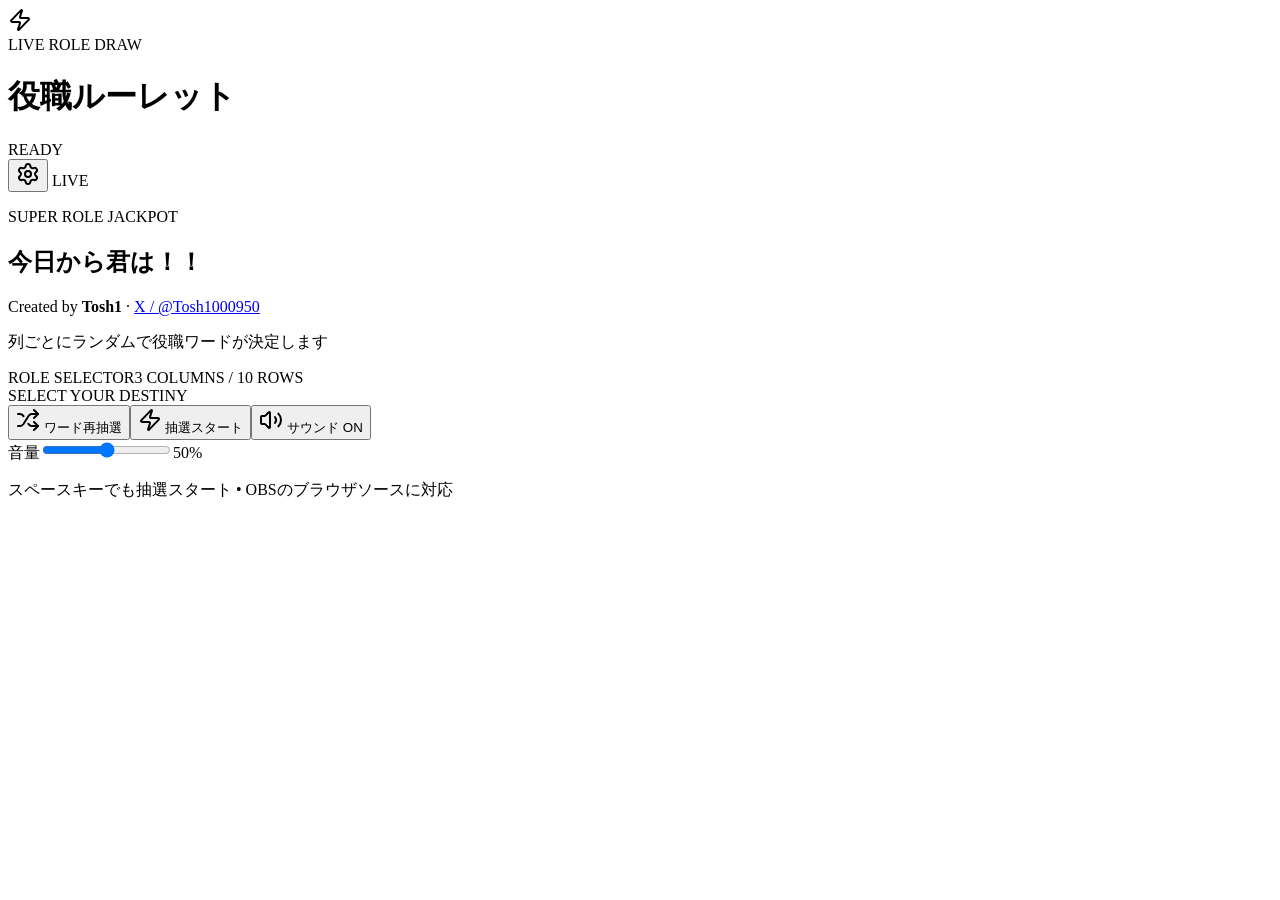
==== mirror-test-y/index.html @ 6e64d950 "TEMP mirror test for yakusyoku-gacha migration feasibility" ====
<!DOCTYPE html><html lang="ja"><head><!-- Google tag (gtag.js) -->
<script async src="https://www.googletagmanager.com/gtag/js?id=G-ZY9E6YLPBM"></script>
<script>
window.dataLayer = window.dataLayer || [];
function gtag(){ dataLayer.push(arguments); }
gtag('js', new Date());
gtag('config', 'G-ZY9E6YLPBM');
</script>
<meta charSet="utf-8"/><meta name="viewport" content="width=device-width, initial-scale=1"/><link rel="stylesheet" href="./_next/static/immutable/chunks/1rewmrugljn-g.css" data-precedence="next"/><link rel="preload" as="script" fetchPriority="low" href="./_next/static/immutable/chunks/0t6g526immh_b.js"/><script src="./_next/static/immutable/chunks/2kwe20sqkpbfu.js" async=""></script><script src="./_next/static/immutable/chunks/1vz51i2kla084.js" async=""></script><script src="./_next/static/immutable/chunks/turbopack-1cvbnb3nlabgn.js" async=""></script><script src="./_next/static/immutable/chunks/1arx6clq0msw6.js" async=""></script><script src="./_next/static/immutable/chunks/18p25eu480xw-.js" async=""></script><meta name="theme-color" content="white" media="(prefers-color-scheme: light)"/><meta name="theme-color" content="black" media="(prefers-color-scheme: dark)"/><meta name="color-scheme" content="light dark"/><title>役職ルーレット | Super Role Jackpot</title><meta name="description" content="配信で使える、パチスロ風のグリッド型役職ルーレット。"/><meta name="generator" content="v0.app"/><link rel="icon" href="/icon-light-32x32.png" media="(prefers-color-scheme: light)"/><link rel="icon" href="/icon-dark-32x32.png" media="(prefers-color-scheme: dark)"/><link rel="icon" href="/icon.svg" type="image/svg+xml"/><link rel="apple-touch-icon" href="/apple-icon.png"/><script src="./_next/static/immutable/chunks/0c0hxoamwjsbw.js" noModule=""></script></head><body class="antialiased"><div hidden=""><!--$--><!--/$--></div><main class="roulette-app roulette-app--rows-10 roulette-app--standard"><div class="scanlines" aria-hidden="true"></div><header class="topbar"><div class="brand-lockup"><div class="brand-mark"><svg xmlns="http://www.w3.org/2000/svg" width="24" height="24" viewBox="0 0 24 24" fill="none" stroke="currentColor" stroke-width="2" stroke-linecap="round" stroke-linejoin="round" class="lucide lucide-zap" aria-hidden="true"><path d="M4 14a1 1 0 0 1-.78-1.63l9.9-10.2a.5.5 0 0 1 .86.46l-1.92 6.02A1 1 0 0 0 13 10h7a1 1 0 0 1 .78 1.63l-9.9 10.2a.5.5 0 0 1-.86-.46l1.92-6.02A1 1 0 0 0 11 14z"></path></svg></div><div><span class="eyebrow">LIVE ROLE DRAW</span><h1>役職<span>ルーレット</span></h1></div></div><div class="jackpot-lamp " aria-live="polite"><span class="lamp-dot"></span> <span>READY</span></div><div class="header-actions"><button class="icon-button" aria-label="設定を開く"><svg xmlns="http://www.w3.org/2000/svg" width="24" height="24" viewBox="0 0 24 24" fill="none" stroke="currentColor" stroke-width="2" stroke-linecap="round" stroke-linejoin="round" class="lucide lucide-settings" aria-hidden="true"><path d="M9.671 4.136a2.34 2.34 0 0 1 4.659 0 2.34 2.34 0 0 0 3.319 1.915 2.34 2.34 0 0 1 2.33 4.033 2.34 2.34 0 0 0 0 3.831 2.34 2.34 0 0 1-2.33 4.033 2.34 2.34 0 0 0-3.319 1.915 2.34 2.34 0 0 1-4.659 0 2.34 2.34 0 0 0-3.32-1.915 2.34 2.34 0 0 1-2.33-4.033 2.34 2.34 0 0 0 0-3.831A2.34 2.34 0 0 1 6.35 6.051a2.34 2.34 0 0 0 3.319-1.915"></path><circle cx="12" cy="12" r="3"></circle></svg></button><span class="live-badge"><i></i> LIVE</span></div></header><section class="hero-copy"><p class="kicker">SUPER ROLE JACKPOT</p><div class="hero-title-row"><h2>今日から<span>君は！！</span></h2><p class="creator-credit">Created by <strong>Tosh1</strong><span aria-hidden="true"> · </span><a href="https://x.com/Tosh1000950" target="_blank" rel="noreferrer">X / @Tosh1000950</a></p></div><p class="subcopy">列ごとにランダムで役職ワードが決定します</p></section><section class="machine " aria-label="役職ルーレット"><div class="machine-top"><span class="machine-label">ROLE SELECTOR</span><span class="machine-count">3<!-- --> COLUMNS / <!-- -->10<!-- --> ROWS</span></div><div class="grid-wrap" aria-busy="true" style="grid-template-columns:repeat(3, minmax(0, 1fr))"></div><div class="machine-bottom"><span class="bar-light"></span><span>SELECT YOUR DESTINY</span><span class="bar-light"></span></div></section><section class="controls" aria-label="ルーレット操作"><div class="control-buttons"><button class="secondary-button"><svg xmlns="http://www.w3.org/2000/svg" width="24" height="24" viewBox="0 0 24 24" fill="none" stroke="currentColor" stroke-width="2" stroke-linecap="round" stroke-linejoin="round" class="lucide lucide-shuffle" aria-hidden="true"><path d="m18 14 4 4-4 4"></path><path d="m18 2 4 4-4 4"></path><path d="M2 18h1.973a4 4 0 0 0 3.3-1.7l5.454-8.6a4 4 0 0 1 3.3-1.7H22"></path><path d="M2 6h1.972a4 4 0 0 1 3.6 2.2"></path><path d="M22 18h-6.041a4 4 0 0 1-3.3-1.8l-.359-.45"></path></svg> ワード再抽選</button><button class="spin-button "><svg xmlns="http://www.w3.org/2000/svg" width="24" height="24" viewBox="0 0 24 24" fill="none" stroke="currentColor" stroke-width="2" stroke-linecap="round" stroke-linejoin="round" class="lucide lucide-zap" aria-hidden="true"><path d="M4 14a1 1 0 0 1-.78-1.63l9.9-10.2a.5.5 0 0 1 .86.46l-1.92 6.02A1 1 0 0 0 13 10h7a1 1 0 0 1 .78 1.63l-9.9 10.2a.5.5 0 0 1-.86-.46l1.92-6.02A1 1 0 0 0 11 14z"></path></svg> <!-- -->抽選スタート<span class="spin-button-ring" aria-hidden="true"></span></button><button class="secondary-button sound-button " aria-pressed="true"><svg xmlns="http://www.w3.org/2000/svg" width="24" height="24" viewBox="0 0 24 24" fill="none" stroke="currentColor" stroke-width="2" stroke-linecap="round" stroke-linejoin="round" class="lucide lucide-volume2 lucide-volume-2" aria-hidden="true"><path d="M11 4.702a.705.705 0 0 0-1.203-.498L6.413 7.587A1.4 1.4 0 0 1 5.416 8H3a1 1 0 0 0-1 1v6a1 1 0 0 0 1 1h2.416a1.4 1.4 0 0 1 .997.413l3.383 3.384A.705.705 0 0 0 11 19.298z"></path><path d="M16 9a5 5 0 0 1 0 6"></path><path d="M19.364 18.364a9 9 0 0 0 0-12.728"></path></svg> サウンド <!-- -->ON</button></div><label class="volume-control"><span>音量</span><input type="range" min="0" max="1" step="0.05" aria-label="音量" value="0.5"/><output>50<!-- -->%</output></label></section><p class="tip">スペースキーでも抽選スタート <span>•</span> OBSのブラウザソースに対応</p></main><!--$--><!--/$--><!--$!--><template data-dgst=""></template><!--/$--><script id="_R_">(globalThis["TURBOPACK"] || (globalThis["TURBOPACK"] = [])).push({"otherChunks":["static/immutable/chunks/0t6g526immh_b.js","static/immutable/chunks/2kwe20sqkpbfu.js","static/immutable/chunks/1vz51i2kla084.js"],"runtimeModuleIds":[69245]});</script><script src="./_next/static/immutable/chunks/0t6g526immh_b.js" async=""></script><script>(self.__next_f=self.__next_f||[]).push([0])</script><script>self.__next_f.push([1,"1:\"$Sreact.fragment\"\n2:\"/_next/static/immutable/chunks/1arx6clq0msw6.js\"\n3:I[76210,[\"$2\"],\"default\"]\n4:I[90604,[\"$2\"],\"default\"]\n5:I[34523,[\"$2\"],\"Analytics\"]\n7:I[63485,[\"$2\"],\"ClientPageRoot\"]\n8:\"/_next/static/immutable/chunks/18p25eu480xw-.js\"\n9:I[31713,[\"$2\",\"$8\"],\"default\"]\nc:I[63334,[\"$2\"],\"OutletBoundary\"]\nd:\"$Sreact.suspense\"\nf:\"ViewportBoundary\"\n10:I[63334,[\"$2\"],\"$f\"]\n12:\"MetadataBoundary\"\n13:I[63334,[\"$2\"],\"$12\"]\n15:I[48189,[\"$2\"],\"default\",1]\n:HL[\"/_next/static/immutable/chunks/1rewmrugljn-g.css\",\"style\"]\n6:[[\"children\",{\"s\":\"__PAGE__\",\"h\":512,\"d\":{\"r\":[\"$\",\"$1\",\"c\",{\"children\":[[\"$\",\"$L7\",null,{\"Component\":\"$9\",\"serverProvidedParams\":{\"searchParams\":{},\"params\":{},\"promises\":[\"$@a\",\"$@b\"]}}],[[\"$\",\"script\",\"script-0\",{\"src\":\"/_next/static/immutable/chunks/18p25eu480xw-.js\",\"async\":true,\"nonce\":\"$undefined\"}]],[\"$\",\"$Lc\",null,{\"children\":[\"$\",\"$d\",null,{\"name\":\"Next.MetadataOutlet\",\"children\":\"$@e\"}]}]]}],\"p\":false,\"v\":null}}]]\n"])</script><script>self.__next_f.push([1,"0:{\"P\":null,\"c\":[\"\",\"\"],\"q\":\"\",\"i\":false,\"t\":{\"t\":{\"s\":\"\",\"h\":528,\"d\":{\"r\":[\"$\",\"$1\",\"c\",{\"children\":[[[\"$\",\"link\",\"0\",{\"rel\":\"stylesheet\",\"href\":\"/_next/static/immutable/chunks/1rewmrugljn-g.css\",\"precedence\":\"next\",\"crossOrigin\":\"$undefined\",\"nonce\":\"$undefined\"}],[\"$\",\"script\",\"script-0\",{\"src\":\"/_next/static/immutable/chunks/1arx6clq0msw6.js\",\"async\":true,\"nonce\":\"$undefined\"}]],[\"$\",\"html\",null,{\"lang\":\"ja\",\"children\":[\"$\",\"body\",null,{\"className\":\"antialiased\",\"children\":[[\"$\",\"$L3\",null,{\"parallelRouterKey\":\"children\",\"error\":\"$undefined\",\"errorStyles\":\"$undefined\",\"errorScripts\":\"$undefined\",\"template\":[\"$\",\"$L4\",null,{}],\"templateStyles\":\"$undefined\",\"templateScripts\":\"$undefined\",\"notFound\":[[[\"$\",\"title\",null,{\"children\":\"404: This page could not be found.\"}],[\"$\",\"div\",null,{\"style\":{\"fontFamily\":\"system-ui,\\\"Segoe UI\\\",Roboto,Helvetica,Arial,sans-serif,\\\"Apple Color Emoji\\\",\\\"Segoe UI Emoji\\\"\",\"height\":\"100vh\",\"textAlign\":\"center\",\"display\":\"flex\",\"flexDirection\":\"column\",\"alignItems\":\"center\",\"justifyContent\":\"center\"},\"children\":[\"$\",\"div\",null,{\"children\":[[\"$\",\"style\",null,{\"dangerouslySetInnerHTML\":{\"__html\":\"body{color:#000;background:#fff;margin:0}.next-error-h1{border-right:1px solid rgba(0,0,0,.3)}@media (prefers-color-scheme:dark){body{color:#fff;background:#000}.next-error-h1{border-right:1px solid rgba(255,255,255,.3)}}\"}}],[\"$\",\"h1\",null,{\"className\":\"next-error-h1\",\"style\":{\"display\":\"inline-block\",\"margin\":\"0 20px 0 0\",\"padding\":\"0 23px 0 0\",\"fontSize\":24,\"fontWeight\":500,\"verticalAlign\":\"top\",\"lineHeight\":\"49px\"},\"children\":404}],[\"$\",\"div\",null,{\"style\":{\"display\":\"inline-block\"},\"children\":[\"$\",\"h2\",null,{\"style\":{\"fontSize\":14,\"fontWeight\":400,\"lineHeight\":\"49px\",\"margin\":0},\"children\":\"This page could not be found.\"}]}]]}]}]],[]],\"forbidden\":\"$undefined\",\"unauthorized\":\"$undefined\"}],[\"$\",\"$L5\",null,{}]]}]}]]}],\"p\":false,\"v\":null},\"c\":\"$Q6\"},\"h\":{\"r\":[\"$\",\"$1\",\"h\",{\"children\":[null,[\"$\",\"$L10\",null,{\"children\":\"$L11\"}],[\"$\",\"$L13\",null,{\"children\":[[\"$\",\"div\",null,{\"hidden\":true,\"children\":[\"$\",\"$d\",null,{\"name\":\"Next.Metadata\",\"children\":\"$L14\"}]}],null]}],null]}],\"p\":false,\"v\":null}},\"m\":\"$undefined\",\"G\":[\"$15\",[[\"$\",\"link\",\"0\",{\"rel\":\"stylesheet\",\"href\":\"/_next/static/immutable/chunks/1rewmrugljn-g.css\",\"precedence\":\"next\",\"crossOrigin\":\"$undefined\",\"nonce\":\"$undefined\"}]]],\"S\":true,\"r\":\"$undefined\",\"s\":\"$undefined\",\"a\":\"$undefined\",\"l\":\"$undefined\",\"p\":\"$undefined\",\"d\":\"$undefined\",\"b\":\"AM55LHrk8QEHOhV9SkdYq\"}\n"])</script><script>self.__next_f.push([1,"a:{}\nb:\"$6:0:1:d:r:props:children:0:props:serverProvidedParams:params\"\n"])</script><script>self.__next_f.push([1,"11:[[\"$\",\"meta\",\"0\",{\"charSet\":\"utf-8\"}],[\"$\",\"meta\",\"1\",{\"name\":\"viewport\",\"content\":\"width=device-width, initial-scale=1\"}],[\"$\",\"meta\",\"2\",{\"name\":\"theme-color\",\"content\":\"white\",\"media\":\"(prefers-color-scheme: light)\"}],[\"$\",\"meta\",\"3\",{\"name\":\"theme-color\",\"content\":\"black\",\"media\":\"(prefers-color-scheme: dark)\"}],[\"$\",\"meta\",\"4\",{\"name\":\"color-scheme\",\"content\":\"light dark\"}]]\n"])</script><script>self.__next_f.push([1,"16:I[65155,[\"$2\"],\"IconMark\"]\ne:null\n14:[[\"$\",\"title\",\"0\",{\"children\":\"役職ルーレット | Super Role Jackpot\"}],[\"$\",\"meta\",\"1\",{\"name\":\"description\",\"content\":\"配信で使える、パチスロ風のグリッド型役職ルーレット。\"}],[\"$\",\"meta\",\"2\",{\"name\":\"generator\",\"content\":\"v0.app\"}],[\"$\",\"link\",\"3\",{\"rel\":\"icon\",\"href\":\"/icon-light-32x32.png\",\"media\":\"(prefers-color-scheme: light)\"}],[\"$\",\"link\",\"4\",{\"rel\":\"icon\",\"href\":\"/icon-dark-32x32.png\",\"media\":\"(prefers-color-scheme: dark)\"}],[\"$\",\"link\",\"5\",{\"rel\":\"icon\",\"href\":\"/icon.svg\",\"type\":\"image/svg+xml\"}],[\"$\",\"link\",\"6\",{\"rel\":\"apple-touch-icon\",\"href\":\"/apple-icon.png\"}],[\"$\",\"$L16\",\"7\",{}]]\n"])</script></body></html>
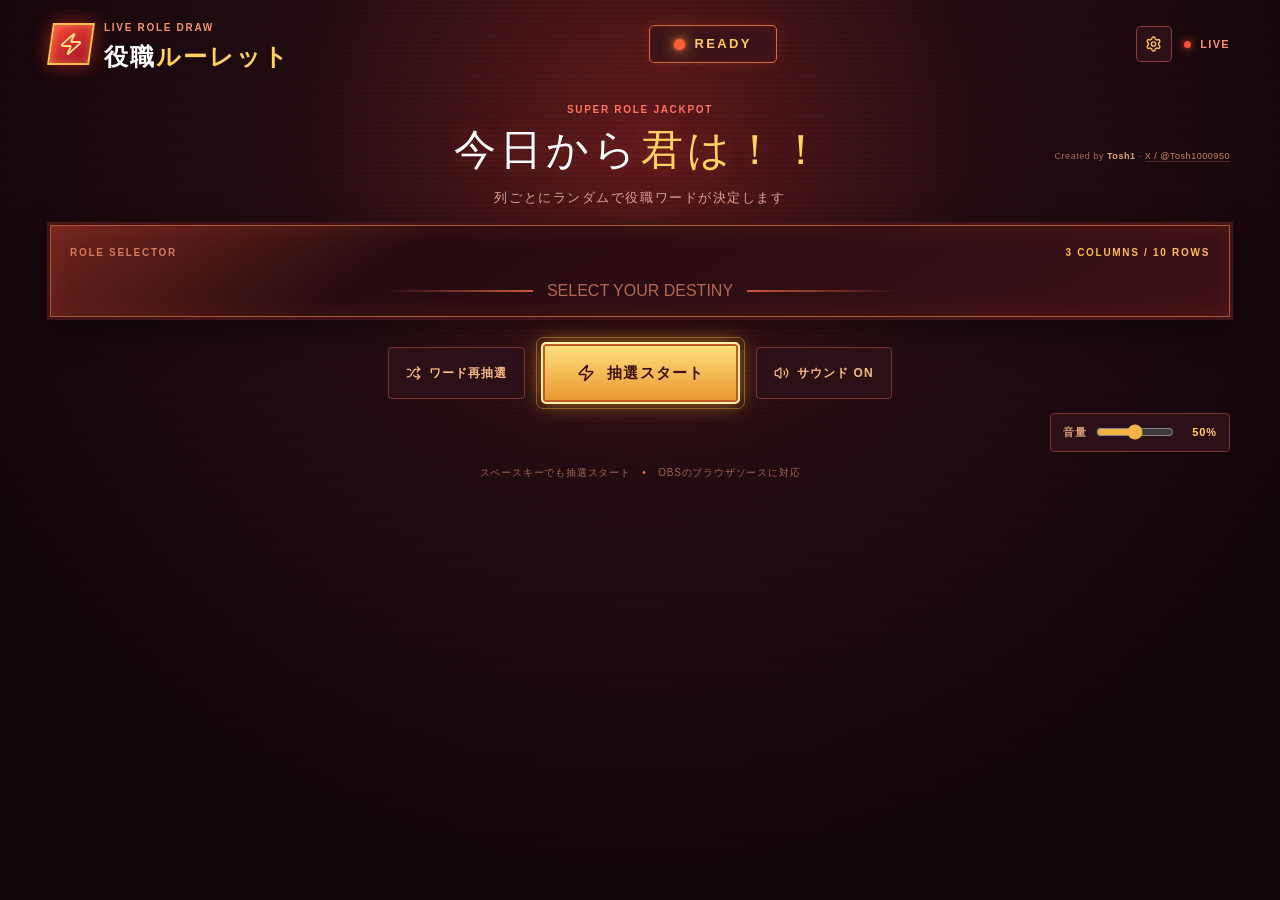
==== commit 7c9d288d: "Mirror test: set TURBOPACK_CHUNK_BASE_PATH" ====
--- a/mirror-test-y/index.html
+++ b/mirror-test-y/index.html
@@ -1,4 +1,5 @@
-<!DOCTYPE html><html lang="ja"><head><!-- Google tag (gtag.js) -->
+<!DOCTYPE html><html lang="ja"><head><script>window.TURBOPACK_CHUNK_BASE_PATH="/mirror-test-y/_next/";</script>
+<!-- Google tag (gtag.js) -->
 <script async src="https://www.googletagmanager.com/gtag/js?id=G-ZY9E6YLPBM"></script>
 <script>
 window.dataLayer = window.dataLayer || [];
--- a/mirror-test-y/_next/static/immutable/chunks/1rewmrugljn-g.css
+++ b/mirror-test-y/_next/static/immutable/chunks/1rewmrugljn-g.css
@@ -0,0 +1 @@
+@layer properties{@supports (((-webkit-hyphens:none)) and (not (margin-trim:inline))) or ((-moz-orient:inline) and (not (color:rgb(from red r g b)))){:root,:host{--shimmer-angle:20deg}*,:before,:after,::backdrop{--tw-rotate-x:initial;--tw-rotate-y:initial;--tw-rotate-z:initial;--tw-skew-x:initial;--tw-skew-y:initial;--tw-border-style:solid;--tw-font-weight:initial;--tw-outline-style:solid;--tw-shadow:0 0 #0000;--tw-shadow-color:initial;--tw-shadow-alpha:100%;--tw-inset-shadow:0 0 #0000;--tw-inset-shadow-color:initial;--tw-inset-shadow-alpha:100%;--tw-ring-color:initial;--tw-ring-shadow:0 0 #0000;--tw-inset-ring-color:initial;--tw-inset-ring-shadow:0 0 #0000;--tw-ring-inset:initial;--tw-ring-offset-width:0px;--tw-ring-offset-color:#fff;--tw-ring-offset-shadow:0 0 #0000;--tw-translate-x:0;--tw-translate-y:0;--tw-translate-z:0;--tw-animation-delay:0s;--tw-animation-direction:normal;--tw-animation-duration:initial;--tw-animation-fill-mode:none;--tw-animation-iteration-count:1;--tw-enter-blur:0;--tw-enter-opacity:1;--tw-enter-rotate:0;--tw-enter-scale:1;--tw-enter-translate-x:0;--tw-enter-translate-y:0;--tw-exit-blur:0;--tw-exit-opacity:1;--tw-exit-rotate:0;--tw-exit-scale:1;--tw-exit-translate-x:0;--tw-exit-translate-y:0;--scroll-fade-t:0px;--scroll-fade-b:0px;--scroll-fade-s:0px;--scroll-fade-e:0px;--scroll-fade-mask:initial;--shimmer-image:initial;--shimmer-text-fill:initial}}}@layer theme{:root,:host{--font-sans:-apple-system, BlinkMacSystemFont, "Segoe UI", Roboto, "Helvetica Neue", "Noto Sans", Arial, sans-serif, "Apple Color Emoji", "Segoe UI Emoji", "Segoe UI Symbol", "Noto Color Emoji";--font-mono:ui-monospace, SFMono-Regular, Menlo, Monaco, Consolas, "Liberation Mono", "Courier New", monospace;--spacing:.25rem;--text-xs:.75rem;--text-xs--line-height:calc(1 / .75);--text-sm:.875rem;--text-sm--line-height:calc(1.25 / .875);--font-weight-medium:500;--radius-md:.375rem;--radius-lg:.5rem;--default-transition-duration:.15s;--default-transition-timing-function:cubic-bezier(.4, 0, .2, 1);--default-font-family:var(--font-sans);--default-mono-font-family:var(--font-mono)}}@layer base{*,:after,:before,::backdrop{box-sizing:border-box;border:0 solid;margin:0;padding:0}::file-selector-button{box-sizing:border-box;border:0 solid;margin:0;padding:0}html,:host{-webkit-text-size-adjust:100%;tab-size:4;line-height:1.5;font-family:var(--default-font-family,-apple-system, BlinkMacSystemFont, "Segoe UI", Roboto, "Helvetica Neue", "Noto Sans", Arial, sans-serif, "Apple Color Emoji", "Segoe UI Emoji", "Segoe UI Symbol", "Noto Color Emoji");font-feature-settings:var(--default-font-feature-settings,normal);font-variation-settings:var(--default-font-variation-settings,normal);-webkit-tap-highlight-color:transparent}hr{height:0;color:inherit;border-top-width:1px}abbr:where([title]){-webkit-text-decoration:underline dotted;text-decoration:underline dotted}h1,h2,h3,h4,h5,h6{font-size:inherit;font-weight:inherit}a{color:inherit;-webkit-text-decoration:inherit;-webkit-text-decoration:inherit;-webkit-text-decoration:inherit;-webkit-text-decoration:inherit;text-decoration:inherit}b,strong{font-weight:bolder}code,kbd,samp,pre{font-family:var(--default-mono-font-family,ui-monospace, SFMono-Regular, Menlo, Monaco, Consolas, "Liberation Mono", "Courier New", monospace);font-feature-settings:var(--default-mono-font-feature-settings,normal);font-variation-settings:var(--default-mono-font-variation-settings,normal);font-size:1em}small{font-size:80%}sub,sup{vertical-align:baseline;font-size:75%;line-height:0;position:relative}sub{bottom:-.25em}sup{top:-.5em}table{text-indent:0;border-color:inherit;border-collapse:collapse}:-moz-focusring:where(:not(iframe)){outline:auto}progress{vertical-align:baseline}summary{display:list-item}ol,ul,menu{list-style:none}img,svg,video,canvas,audio,iframe,embed,object{vertical-align:middle;display:block}img,video{max-width:100%;height:auto}button,input,select,optgroup,textarea{font:inherit;font-feature-settings:inherit;font-variation-settings:inherit;letter-spacing:inherit;color:inherit;opacity:1;background-color:#0000;border-radius:0}::file-selector-button{font:inherit;font-feature-settings:inherit;font-variation-settings:inherit;letter-spacing:inherit;color:inherit;opacity:1;background-color:#0000;border-radius:0}:where(select:is([multiple],[size])) optgroup{font-weight:bolder}:where(select:is([multiple],[size])) optgroup option{padding-inline-start:20px}::file-selector-button{margin-inline-end:4px}::placeholder{opacity:1}@supports (not ((-webkit-appearance:-apple-pay-button))) or (contain-intrinsic-size:1px){::placeholder{color:currentColor}@supports (color:color-mix(in lab, red, red)){::placeholder{color:color-mix(in oklab, currentcolor 50%, transparent)}}}textarea{resize:vertical}::-webkit-search-decoration{-webkit-appearance:none}::-webkit-date-and-time-value{min-height:1lh;text-align:inherit}::-webkit-datetime-edit{display:inline-flex}::-webkit-datetime-edit-fields-wrapper{padding:0}::-webkit-datetime-edit{padding-block:0}::-webkit-datetime-edit-year-field{padding-block:0}::-webkit-datetime-edit-month-field{padding-block:0}::-webkit-datetime-edit-day-field{padding-block:0}::-webkit-datetime-edit-hour-field{padding-block:0}::-webkit-datetime-edit-minute-field{padding-block:0}::-webkit-datetime-edit-second-field{padding-block:0}::-webkit-datetime-edit-millisecond-field{padding-block:0}::-webkit-datetime-edit-meridiem-field{padding-block:0}::-webkit-calendar-picker-indicator{line-height:1}:-moz-ui-invalid{box-shadow:none}button,input:where([type=button],[type=reset],[type=submit]){appearance:button}::file-selector-button{appearance:button}::-webkit-inner-spin-button{height:auto}::-webkit-outer-spin-button{height:auto}[hidden]:where(:not([hidden=until-found])){display:none!important}}@layer components;@layer utilities{.inline-flex{display:inline-flex}.size-6{width:calc(var(--spacing) * 6);height:calc(var(--spacing) * 6)}.size-7{width:calc(var(--spacing) * 7);height:calc(var(--spacing) * 7)}.size-8{width:calc(var(--spacing) * 8);height:calc(var(--spacing) * 8)}.size-9{width:calc(var(--spacing) * 9);height:calc(var(--spacing) * 9)}.h-6{height:calc(var(--spacing) * 6)}.h-7{height:calc(var(--spacing) * 7)}.h-8{height:calc(var(--spacing) * 8)}.h-9{height:calc(var(--spacing) * 9)}.shrink-0{flex-shrink:0}.transform{transform:var(--tw-rotate-x,) var(--tw-rotate-y,) var(--tw-rotate-z,) var(--tw-skew-x,) var(--tw-skew-y,)}.items-center{align-items:center}.justify-center{justify-content:center}.gap-1{gap:var(--spacing)}.gap-1\.5{gap:calc(var(--spacing) * 1.5)}.rounded-\[min\(var\(--radius-md\)\,10px\)\]{border-radius:min(var(--radius-md), 10px)}.rounded-\[min\(var\(--radius-md\)\,12px\)\]{border-radius:min(var(--radius-md), 12px)}.rounded-lg{border-radius:var(--radius-lg)}.border{border-style:var(--tw-border-style);border-width:1px}.border-transparent{border-color:#0000}.bg-clip-padding{background-clip:padding-box}.px-2{padding-inline:calc(var(--spacing) * 2)}.px-2\.5{padding-inline:calc(var(--spacing) * 2.5)}.text-sm{font-size:var(--text-sm);line-height:var(--tw-leading,var(--text-sm--line-height))}.text-xs{font-size:var(--text-xs);line-height:var(--tw-leading,var(--text-xs--line-height))}.text-\[0\.8rem\]{font-size:.8rem}.font-medium{--tw-font-weight:var(--font-weight-medium);font-weight:var(--font-weight-medium)}.whitespace-nowrap{white-space:nowrap}.underline-offset-4{text-underline-offset:4px}.antialiased{-webkit-font-smoothing:antialiased;-moz-osx-font-smoothing:grayscale}.outline{outline-style:var(--tw-outline-style);outline-width:1px}.transition-all{transition-property:all;transition-timing-function:var(--tw-ease,var(--default-transition-timing-function));transition-duration:var(--tw-duration,var(--default-transition-duration))}.outline-none{--tw-outline-style:none;outline-style:none}.select-none{-webkit-user-select:none;user-select:none}@media (hover:hover){.hover\:underline:hover{text-decoration-line:underline}}.focus-visible\:ring-3:focus-visible{--tw-ring-shadow:var(--tw-ring-inset,) 0 0 0 calc(3px + var(--tw-ring-offset-width)) var(--tw-ring-color,currentcolor);box-shadow:var(--tw-inset-shadow), var(--tw-inset-ring-shadow), var(--tw-ring-offset-shadow), var(--tw-ring-shadow), var(--tw-shadow)}.active\:not-aria-\[haspopup\]\:translate-y-px:active:not([aria-haspopup]){--tw-translate-y:1px;translate:var(--tw-translate-x) var(--tw-translate-y)}.disabled\:pointer-events-none:disabled{pointer-events:none}.disabled\:opacity-50:disabled{opacity:.5}:where([data-slot=button-group]) .in-data-\[slot\=button-group\]\:rounded-lg{border-radius:var(--radius-lg)}.has-data-\[icon\=inline-end\]\:pr-1\.5:has([data-icon=inline-end]){padding-right:calc(var(--spacing) * 1.5)}.has-data-\[icon\=inline-end\]\:pr-2:has([data-icon=inline-end]){padding-right:calc(var(--spacing) * 2)}.has-data-\[icon\=inline-start\]\:pl-1\.5:has([data-icon=inline-start]){padding-left:calc(var(--spacing) * 1.5)}.has-data-\[icon\=inline-start\]\:pl-2:has([data-icon=inline-start]){padding-left:calc(var(--spacing) * 2)}.aria-invalid\:ring-3[aria-invalid=true]{--tw-ring-shadow:var(--tw-ring-inset,) 0 0 0 calc(3px + var(--tw-ring-offset-width)) var(--tw-ring-color,currentcolor);box-shadow:var(--tw-inset-shadow), var(--tw-inset-ring-shadow), var(--tw-ring-offset-shadow), var(--tw-ring-shadow), var(--tw-shadow)}.\[\&_svg\]\:pointer-events-none svg{pointer-events:none}.\[\&_svg\]\:shrink-0 svg{flex-shrink:0}.\[\&_svg\:not\(\[class\*\=\'size-\'\]\)\]\:size-3 svg:not([class*=size-]){width:calc(var(--spacing) * 3);height:calc(var(--spacing) * 3)}.\[\&_svg\:not\(\[class\*\=\'size-\'\]\)\]\:size-3\.5 svg:not([class*=size-]){width:calc(var(--spacing) * 3.5);height:calc(var(--spacing) * 3.5)}.\[\&_svg\:not\(\[class\*\=\'size-\'\]\)\]\:size-4 svg:not([class*=size-]){width:calc(var(--spacing) * 4);height:calc(var(--spacing) * 4)}}@property --tw-animation-delay{syntax:"*";inherits:false;initial-value:0s}@property --tw-animation-direction{syntax:"*";inherits:false;initial-value:normal}@property --tw-animation-duration{syntax:"*";inherits:false}@property --tw-animation-fill-mode{syntax:"*";inherits:false;initial-value:none}@property --tw-animation-iteration-count{syntax:"*";inherits:false;initial-value:1}@property --tw-enter-blur{syntax:"*";inherits:false;initial-value:0}@property --tw-enter-opacity{syntax:"*";inherits:false;initial-value:1}@property --tw-enter-rotate{syntax:"*";inherits:false;initial-value:0}@property --tw-enter-scale{syntax:"*";inherits:false;initial-value:1}@property --tw-enter-translate-x{syntax:"*";inherits:false;initial-value:0}@property --tw-enter-translate-y{syntax:"*";inherits:false;initial-value:0}@property --tw-exit-blur{syntax:"*";inherits:false;initial-value:0}@property --tw-exit-opacity{syntax:"*";inherits:false;initial-value:1}@property --tw-exit-rotate{syntax:"*";inherits:false;initial-value:0}@property --tw-exit-scale{syntax:"*";inherits:false;initial-value:1}@property --tw-exit-translate-x{syntax:"*";inherits:false;initial-value:0}@property --tw-exit-translate-y{syntax:"*";inherits:false;initial-value:0}@property --scroll-fade-t{syntax:"<length-percentage>";inherits:false;initial-value:0}@property --scroll-fade-b{syntax:"<length-percentage>";inherits:false;initial-value:0}@property --scroll-fade-s{syntax:"<length-percentage>";inherits:false;initial-value:0}@property --scroll-fade-e{syntax:"<length-percentage>";inherits:false;initial-value:0}@property --scroll-fade-mask{syntax:"*";inherits:false}@property --shimmer-angle{syntax:"<angle>";inherits:true;initial-value:20deg}@property --shimmer-image{syntax:"*";inherits:false}@property --shimmer-text-fill{syntax:"*";inherits:false}@media (prefers-reduced-motion:reduce){.shimmer{-webkit-text-fill-color:currentColor;background-image:none;animation:none}}:root{color:#fff;background:#12070b;font-family:Arial,Hiragino Kaku Gothic ProN,Meiryo,sans-serif}*{box-sizing:border-box}body{background:#12070b;min-width:320px;margin:0}button,textarea{font:inherit}button{cursor:pointer}button:disabled{cursor:not-allowed;opacity:.6}.roulette-app{background:radial-gradient(circle at 50% 15%,#5b191c 0,#210c12 34%,#100509 75%);height:100svh;min-height:100svh;padding:clamp(8px,1.5vh,16px) clamp(10px,3vw,64px) clamp(8px,1.8vh,22px);position:relative;overflow:hidden}.scanlines{pointer-events:none;opacity:.12;mix-blend-mode:overlay;background:repeating-linear-gradient(0deg,#0000 0 3px,#ffcc70 4px 5px);position:absolute;inset:0}.topbar,.hero-copy,.machine,.controls,.tip{z-index:1;max-width:1180px;margin-inline:auto;position:relative}.topbar{justify-content:space-between;align-items:center;gap:16px;display:flex}.brand-lockup{align-items:center;gap:12px;display:flex}.brand-mark{color:#ffdf87;background:linear-gradient(135deg,#fa4936,#a20f25);border:2px solid #ffbe4b;place-items:center;width:42px;height:42px;display:grid;transform:skew(-8deg);box-shadow:0 0 18px #ff3c2d88,inset 0 0 10px #ffd56a66}.brand-mark svg{width:24px}.eyebrow,.kicker,.machine-label,.machine-count,.column-head,.tip{letter-spacing:.17em;font-size:10px;font-weight:800}.brand-lockup h1{letter-spacing:.08em;margin:1px 0 0;font-size:clamp(18px,3vw,24px);font-weight:900}.brand-lockup h1 span,.hero-copy h2 span{color:#ffd262}.hero-title-row{justify-content:center;display:flex;position:relative}.hero-title-row .creator-credit{text-align:right;white-space:nowrap;max-width:none;margin:0;font-size:9px;line-height:1.45;position:absolute;bottom:7px;right:0}.eyebrow{color:#f59572}.jackpot-lamp{color:#ffc963;letter-spacing:.18em;background:#391319;border:1px solid #db6a43;border-radius:5px;align-items:center;gap:10px;padding:8px 24px;font-size:13px;font-weight:900;display:flex;box-shadow:inset 0 0 12px #ff3c2d22,0 0 15px #ff442633}.lamp-dot{background:#ff5d36;border-radius:50%;width:11px;height:11px;animation:1.1s infinite alternate lampPulse;box-shadow:0 0 5px #ff5d36,0 0 16px #ffbd45}.jackpot-lamp--flash{color:#fff;border-color:#fff4c1;animation:.25s infinite alternate jackpotFlash}.header-actions{align-items:center;gap:12px;display:flex}.icon-button,.close-button{color:#f9c467;background:#2b1017;border:1px solid #8e3b39;border-radius:5px;place-items:center;width:36px;height:36px;display:grid}.icon-button svg,.close-button svg{width:17px}.live-badge{color:#ff8c73;letter-spacing:.12em;font-size:11px;font-weight:900}.live-badge i{background:#ff4d3b;border-radius:50%;width:7px;height:7px;margin-right:5px;display:inline-block;box-shadow:0 0 8px #ff4d3b}.hero-copy{text-align:center;padding:clamp(12px,3vh,36px) 0 clamp(9px,2vh,20px)}.kicker{color:#ff755d;margin:0 0 12px}.hero-copy h2{letter-spacing:.1em;text-shadow:0 0 24px #ff4c2e55;margin:0;font-size:clamp(30px,6vw,58px);line-height:1}.subcopy{color:#e2a299;letter-spacing:.12em;margin:17px 0 0;font-size:13px}.machine{background:linear-gradient(145deg,#6f251d,#250b11 30%,#3b1016);border:1px solid #af542e;padding:11px;box-shadow:0 0 0 3px #40141a,0 12px 35px #0008,inset 0 0 25px #fa573322}.machine-top,.machine-bottom{color:#d67b5b;justify-content:space-between;align-items:center;gap:14px;padding:8px 8px 11px;display:flex}.machine-count{color:#ffbb5b}.grid-wrap{gap:7px;display:grid}.role-column{background:#240c12;border:1px solid #762b2d;min-width:0;padding:5px;box-shadow:inset 0 0 16px #0009}.column-head{color:#ffc45d;background:linear-gradient(90deg,#4b1518,#701f1d);border-bottom:1px solid #b14a32;justify-content:space-between;padding:8px 9px;display:flex}.column-head span{color:#f84d3b;text-shadow:0 0 8px #ff452e;font-size:8px}.role-cell{color:#ffe9c5;letter-spacing:.04em;background:linear-gradient(90deg,#351119,#261019);border-bottom:1px solid #512027;align-items:center;gap:10px;min-height:clamp(16px,6.66667svh - 24px,30px);padding:6px 9px;font-size:clamp(12px,1.5vw,15px);font-weight:700;transition:background .1s,box-shadow .1s,transform .1s;display:flex}.role-cell:last-child{border-bottom:0}.cell-index{color:#9f584c;font-family:monospace;font-size:10px}.role-cell--active{z-index:1;color:#fff7c9;background:linear-gradient(90deg,#b03922,#f17c2d,#b03922);transform:scale(1.015);box-shadow:0 0 16px #ff702d,inset 0 0 12px #ffdc6b88}.role-cell--winner{color:#fff;animation:.65s infinite alternate winner}.machine--confirmed{box-shadow:0 0 30px #ff6d2c88,0 0 0 3px #ffb847,inset 0 0 32px #ffca4c55}.machine-bottom{color:#b56854;justify-content:center;padding-bottom:2px}.bar-light{background:linear-gradient(90deg,#0000,#ca573e);flex:1;max-width:150px;height:2px}.bar-light:last-child{transform:rotate(180deg)}.controls{flex-direction:column;align-items:center;gap:9px;padding:clamp(12px,2.8vh,31px) 0 clamp(7px,1.5vh,15px);display:flex}.control-buttons{flex-wrap:wrap;justify-content:center;align-items:center;gap:clamp(8px,1.4vw,16px);width:100%;display:flex}.secondary-button,.spin-button,.save-button{letter-spacing:.08em;border:0;font-weight:900}.secondary-button{color:#f5ba83;background:#2b1018;border:1px solid #793332;border-radius:4px;align-items:center;gap:8px;padding:13px 17px;font-size:12px;display:flex}.secondary-button svg{width:15px}.sound-button--off{color:#8e5b5b;opacity:.72}.volume-control{color:#d69a78;letter-spacing:.08em;background:#2b1018;border:1px solid #793332;border-radius:4px;align-self:flex-end;align-items:center;gap:9px;min-width:142px;padding:10px 12px;font-size:11px;font-weight:800;display:flex}.volume-control input{accent-color:#f2b342;cursor:pointer;width:78px}.volume-control output{color:#ffd262;text-align:right;min-width:34px}.spin-button{color:#3e1010;background:linear-gradient(#ffe27e,#e9952f);border:2px solid #fff0a8;border-radius:5px;align-items:center;gap:12px;padding:17px 34px;font-size:15px;display:flex;position:relative;box-shadow:0 0 20px #ffb33188,inset 0 0 0 2px #bf5c24}.spin-button svg{width:18px}.spin-button--spinning{animation:.45s infinite alternate buttonPulse}.spin-button-ring{pointer-events:none;border:1px solid #ffb83b66;border-radius:7px;position:absolute;inset:-7px}.tip{text-align:center;color:#9f6358;letter-spacing:.08em;font-weight:500}.tip span{color:#f26b43;margin:0 8px}.creator-credit{z-index:1;text-align:right;color:#a96b61;letter-spacing:.06em;max-width:1180px;margin:clamp(8px,1.3vh,14px) auto 0;font-size:10px;position:relative}.creator-credit strong{color:#e4a277;font-weight:800}.creator-credit a{color:#d88668;border-bottom:1px solid #d8866844;text-decoration:none;transition:color .2s,border-color .2s}.creator-credit a:hover,.creator-credit a:focus-visible{color:#ffd262;border-color:#ffd262}.modal-backdrop{z-index:5;-webkit-backdrop-filter:blur(8px);backdrop-filter:blur(8px);background:#0e0308cc;place-items:center;padding:16px;display:grid;position:fixed;inset:0}.settings-modal{color:#ffe7c4;background:linear-gradient(145deg,#45151a,#1f0a11);border:1px solid #c05534;border-radius:7px;width:min(640px,100%);max-height:90vh;padding:26px;overflow:auto;box-shadow:0 0 0 3px #3a1019,0 18px 50px #000b}.modal-header{justify-content:space-between;align-items:flex-start;margin-bottom:25px;display:flex}.modal-header h3{margin:6px 0 0;font-size:25px}.setting-group{flex-direction:column;gap:9px;margin-top:18px;display:flex}.setting-group label{color:#f4b970;letter-spacing:.1em;font-size:12px;font-weight:800}.setting-group small{color:#a86a5b;letter-spacing:0;margin-left:8px;font-weight:400}.segmented{gap:6px;display:flex}.segmented button{color:#d08b70;background:#2b1017;border:1px solid #733034;border-radius:4px;flex:1;padding:10px}.segmented button.selected{color:#39100e;background:#f2aa49;border-color:#ffe097;box-shadow:0 0 12px #ff9b3c66}.pool-group textarea{resize:vertical;color:#ffe6c7;background:#16070b;border:1px solid #69302f;border-radius:4px;outline:none;min-height:74px;padding:11px;font-size:12px;line-height:1.6}.pool-group textarea:focus{border-color:#f18d43;box-shadow:0 0 0 2px #f18d4322}.pool-editor{background:#2a1017;border:1px solid #5c282d;border-radius:5px;gap:7px;padding:10px;display:grid}.pool-editor-heading{color:#f3b871;letter-spacing:.06em;justify-content:space-between;align-items:center;font-size:12px;display:flex}.pool-editor-heading span,.setting-hint{color:#a86a5b;letter-spacing:0;font-size:11px;font-weight:400}.quick-add{gap:7px;display:flex}.quick-add input{color:#ffe6c7;background:#16070b;border:1px solid #69302f;border-radius:4px;outline:none;flex:1;min-width:0;padding:9px 10px;font-size:12px}.quick-add input:focus{border-color:#f18d43;box-shadow:0 0 0 2px #f18d4322}.quick-add button{color:#3c110d;background:#f2aa49;border:1px solid #ffe097;border-radius:4px;padding:8px 13px;font-weight:900}.roulette-app--compact .role-cell{min-height:clamp(13px,6.66667svh - 26px,22px);padding-block:2px;font-size:clamp(10px,1.1vw,12px)}.roulette-app--standard .role-cell{min-height:clamp(15px,6.66667svh - 23.3333px,26px);padding-block:2px;font-size:clamp(11px,1.3vw,14px)}.roulette-app--large .role-cell{min-height:clamp(17px,6.66667svh - 22px,30px);padding-block:3px;font-size:clamp(12px,1.45vw,15px)}.roulette-app--compact .hero-copy h2,.roulette-app--standard .hero-copy h2,.roulette-app--large .hero-copy h2{font-size:clamp(24px,4.2vw,42px)}.save-button{color:#3c110d;background:linear-gradient(#ffe486,#dc862e);border:1px solid #fff0a5;border-radius:4px;width:100%;margin-top:25px;padding:13px}@keyframes lampPulse{to{filter:brightness(1.5);transform:scale(1.2)}}@keyframes jackpotFlash{to{background:#bd5727;box-shadow:0 0 32px #ffdb4d,inset 0 0 20px #ffec8b}}@keyframes winner{to{filter:brightness(1.5);transform:scale(1.03)}}@keyframes buttonPulse{to{filter:brightness(1.25);box-shadow:0 0 32px #ffd357}}@media (max-width:640px){.roulette-app{padding:6px 8px 8px}.topbar{align-items:center;min-height:38px;padding-bottom:0}.brand-lockup{gap:6px}.brand-mark{width:30px;height:30px}.brand-mark svg{width:18px}.brand-lockup h1{letter-spacing:0;white-space:nowrap;max-width:112px;font-size:14px}.eyebrow{letter-spacing:.12em;font-size:7px}.jackpot-lamp{letter-spacing:.08em;white-space:nowrap;padding:5px 8px;font-size:9px;position:absolute;top:0;left:50%;transform:translate(-50%)}.lamp-dot{width:7px;height:7px}.header-actions{gap:6px;margin-left:auto}.icon-button{width:30px;height:30px}.live-badge{font-size:8px}.hero-copy{padding:8px 0 6px}.kicker{margin-bottom:7px;font-size:8px}.hero-copy h2{font-size:clamp(22px,7vw,32px)}.hero-title-row{margin-bottom:15px}.hero-title-row .creator-credit{font-size:8px;top:100%;bottom:auto;right:0}.subcopy{margin-top:7px;font-size:9px}.machine{padding:5px}.machine-top,.machine-bottom{padding:3px 5px 5px}.machine-label,.machine-count,.column-head,.tip{font-size:8px}.grid-wrap{gap:3px}.role-column{padding:2px}.column-head{padding:4px 5px}.role-cell{gap:3px;min-height:clamp(15px,5svh - 17.5px,28px);padding:1px 4px;font-size:clamp(8px,2.4vw,11px);line-height:1}.cell-index{font-size:7px}.machine-bottom{padding-top:4px}.controls{flex-flow:wrap;justify-content:center;align-items:center;gap:5px;padding-top:7px;padding-bottom:4px}.control-buttons{display:contents}.spin-button{order:-1;width:100%;padding:10px 18px}.volume-control{align-self:auto}.secondary-button{padding:7px 6px;font-size:9px}.volume-control{gap:5px;min-width:120px;padding:7px 8px;font-size:9px}.volume-control input{width:58px}.spin-button{order:-1;justify-content:center;width:100%;padding:10px 18px}.tip{font-size:8px}.creator-credit{margin-top:4px;font-size:8px}}@property --tw-rotate-x{syntax:"*";inherits:false}@property --tw-rotate-y{syntax:"*";inherits:false}@property --tw-rotate-z{syntax:"*";inherits:false}@property --tw-skew-x{syntax:"*";inherits:false}@property --tw-skew-y{syntax:"*";inherits:false}@property --tw-border-style{syntax:"*";inherits:false;initial-value:solid}@property --tw-font-weight{syntax:"*";inherits:false}@property --tw-outline-style{syntax:"*";inherits:false;initial-value:solid}@property --tw-shadow{syntax:"*";inherits:false;initial-value:0 0 #0000}@property --tw-shadow-color{syntax:"*";inherits:false}@property --tw-shadow-alpha{syntax:"<percentage>";inherits:false;initial-value:100%}@property --tw-inset-shadow{syntax:"*";inherits:false;initial-value:0 0 #0000}@property --tw-inset-shadow-color{syntax:"*";inherits:false}@property --tw-inset-shadow-alpha{syntax:"<percentage>";inherits:false;initial-value:100%}@property --tw-ring-color{syntax:"*";inherits:false}@property --tw-ring-shadow{syntax:"*";inherits:false;initial-value:0 0 #0000}@property --tw-inset-ring-color{syntax:"*";inherits:false}@property --tw-inset-ring-shadow{syntax:"*";inherits:false;initial-value:0 0 #0000}@property --tw-ring-inset{syntax:"*";inherits:false}@property --tw-ring-offset-width{syntax:"<length>";inherits:false;initial-value:0}@property --tw-ring-offset-color{syntax:"*";inherits:false;initial-value:#fff}@property --tw-ring-offset-shadow{syntax:"*";inherits:false;initial-value:0 0 #0000}@property --tw-translate-x{syntax:"*";inherits:false;initial-value:0}@property --tw-translate-y{syntax:"*";inherits:false;initial-value:0}@property --tw-translate-z{syntax:"*";inherits:false;initial-value:0}
